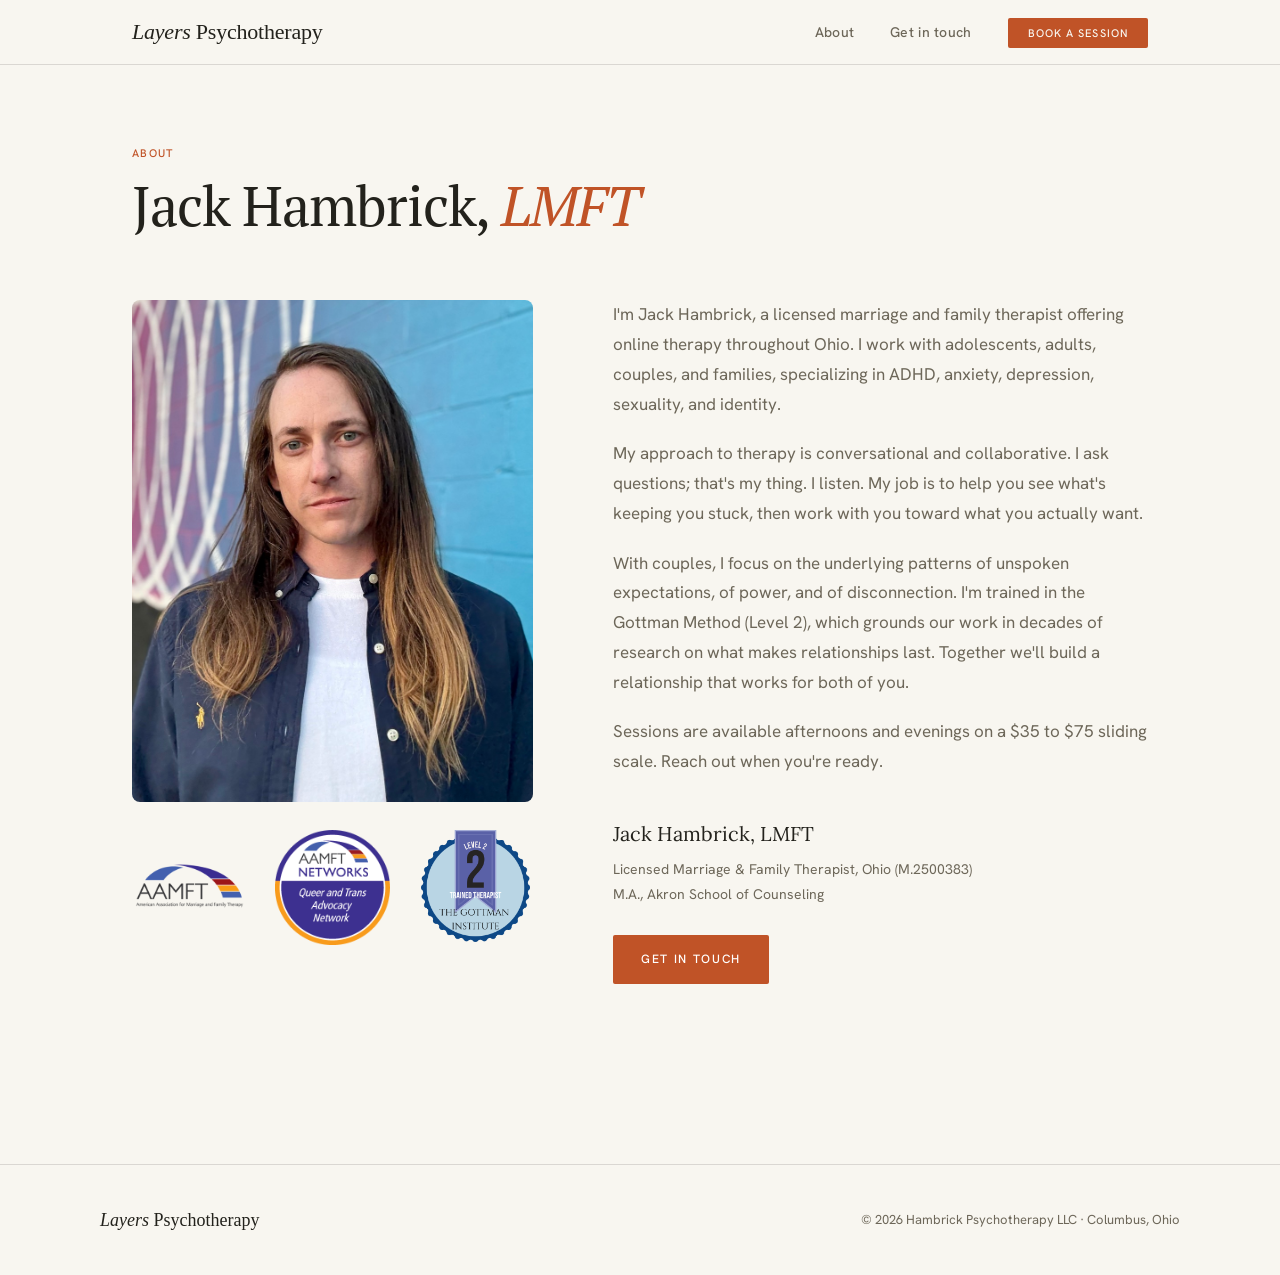
==== about.html @ e62222f1 "About: sharpen stuck sentence, badges up to 115px to balance columns Co-Authored-By: Claude Fable 5 " ====
<!DOCTYPE html>
<html lang="en">
<head>
  <meta charset="UTF-8" />
  <meta name="viewport" content="width=device-width, initial-scale=1.0" />
  <title>About · Layers Psychotherapy</title>
  <link rel="preconnect" href="https://fonts.googleapis.com" />
  <link rel="preconnect" href="https://fonts.gstatic.com" crossorigin />
  <link href="https://fonts.googleapis.com/css2?family=Fraunces:ital,opsz,wght@0,9..144,400;0,9..144,500;1,9..144,400&family=Lora:ital,wght@0,400;0,500;1,400&family=PT+Serif:ital,wght@0,400;1,400&family=Hanken+Grotesk:wght@300;400;500;600&display=swap" rel="stylesheet" />
  <link rel="stylesheet" href="shared.css?v=13" />
</head>
<body class="editorial">

<nav>
  <div class="nav-inner">
    <a href="index.html" class="nav-logo"><em>Layers</em> Psychotherapy</a>
    <ul class="nav-links">
      <li><a href="about.html" class="nav-active">About</a></li>
      <li><a href="contact.html">Get in touch</a></li>
      <li><a href="https://jack-hambrick.clientsecure.me" class="nav-cta" target="_blank" rel="noopener">Book a session</a></li>
    </ul>
  </div>
</nav>

<main class="page-main">
  <div class="page-inner">

    <div class="page-header">
      <p class="eyebrow">About</p>
      <h1 class="page-title">Jack Hambrick, <em>LMFT</em></h1>
    </div>

    <div class="about-grid">
      <div class="about-img-wrap">
        <img src="jack.jpg" alt="Jack Hambrick, Marriage and Family Therapist" class="about-photo" />
        <div class="about-badges" style="width: 100%; display: flex; justify-content: center; align-items: center; gap: 28px; margin-top: 28px;">
          <img src="badge-aamft.png" alt="American Association for Marriage and Family Therapy" style="height: 115px; width: auto;" />
          <img src="badge-qtan.png" alt="AAMFT Queer and Trans Advocacy Network" style="height: 115px; width: auto;" />
          <img src="badge-gottman-level-2.webp" alt="The Gottman Institute: Level 2 Trained Therapist" style="height: 115px; width: auto;" />
        </div>
      </div>
      <div class="about-content">
        <p class="body-lg">
          I'm Jack Hambrick, a licensed marriage and family therapist offering online therapy throughout Ohio. I work with adolescents, adults, couples, and families, specializing in ADHD, anxiety, depression, sexuality, and identity.
        </p>
        <p class="body-lg" style="margin-top: 20px;">
          My approach to therapy is conversational and collaborative. I ask questions; that's my thing. I listen. My job is to help you see what's keeping you stuck, then work with you toward what you actually want.
        </p>
        <p class="body-lg" style="margin-top: 20px;">
          With couples, I focus on the underlying patterns of unspoken expectations, of power, and of disconnection. I'm trained in the Gottman Method (Level 2), which grounds our work in decades of research on what makes relationships last. Together we'll build a relationship that works for both of you.
        </p>
        <p class="body-lg" style="margin-top: 20px;">
          Sessions are available afternoons and evenings on a $35 to $75 sliding scale. Reach out when you're ready.
        </p>
        <div class="about-signature" style="margin-top: 40px;">
          <p style="font-family: 'Lora', serif; font-size: 20px; color: var(--ink); margin-bottom: 6px;">Jack Hambrick, LMFT</p>
          <p style="font-size: 14px; color: var(--ink-soft); line-height: 1.8;">Licensed Marriage &amp; Family Therapist, Ohio (M.2500383)<br />M.A., Akron School of Counseling</p>
        </div>
        <div style="margin-top: 28px;">
          <a href="contact.html" class="btn-primary">Get in touch</a>
        </div>
      </div>
    </div>


  </div>
</main>

<footer>
  <div class="footer-inner">
    <div class="footer-logo"><em>Layers</em> Psychotherapy</div>
    <p class="footer-note">© 2026 Hambrick Psychotherapy LLC · Columbus, Ohio</p>
  </div>
</footer>

</body>
</html>
---- shared.css ----
/*
  shared.css — Layers Psychotherapy

  This file contains all the styles for the website.
  Every page (index.html, about.html, services.html, contact.html)
  links to this one file, so any style change made here applies
  to the entire site automatically.
*/

*, *::before, *::after { box-sizing: border-box; margin: 0; padding: 0; }

:root {
  --slate-900: #0d1f35;
  --slate-700: #1a3a5c;
  --slate-500: #2d5a8a;
  --slate-300: #7aafd4;
  --slate-100: #c2ddf0;
  --slate-50:  #e8f3fb;
  --blue:      #1e6bb5;
  --blue-bright: #2e8de8;
  --orange:    #e85c1a;
  --orange-light: #ff7a3d;
  --white:     #ffffff;
  --mist:      #f0f7ff;
  --sage:      #7a9b76;
  --sand:      #c9a227;

  --font-display: 'Cormorant Garamond', Georgia, serif;
  --font-body:    'Hanken Grotesk', system-ui, sans-serif;
  --max-w: 1080px;
}

html { scroll-behavior: smooth; }

body {
  font-family: var(--font-body);
  font-size: 16px;
  line-height: 1.7;
  color: var(--slate-700);
  background: linear-gradient(160deg, #e8f3fb 0%, #ffffff 40%, #fff5f0 100%);
  min-height: 100vh;
  -webkit-font-smoothing: antialiased;
}

/* ── NAV ── */
nav {
  position: fixed;
  top: 0; left: 0; right: 0;
  z-index: 100;
  background: rgba(255,255,255,0.92);
  backdrop-filter: blur(8px);
  border-bottom: 1px solid var(--slate-100);
}

.nav-inner {
  max-width: var(--max-w);
  margin: 0 auto;
  padding: 0 32px;
  height: 64px;
  display: flex;
  align-items: center;
  justify-content: space-between;
}

.nav-logo {
  font-family: var(--font-display);
  font-size: 22px;
  font-weight: 500;
  color: var(--slate-900);
  text-decoration: none;
  letter-spacing: -0.01em;
}

.nav-logo em { font-style: italic; color: var(--blue); }

.nav-links {
  display: flex;
  gap: 36px;
  list-style: none;
  align-items: center;
}

.nav-links a {
  font-size: 14px;
  font-weight: 500;
  color: var(--slate-500);
  text-decoration: none;
  letter-spacing: 0.02em;
  transition: color 0.2s;
}

.nav-links a:hover,
.nav-links a.nav-active { color: var(--slate-900); }

.nav-cta {
  background: var(--orange) !important;
  color: var(--white) !important;
  padding: 8px 20px;
  border-radius: 100px;
  font-size: 13px !important;
  transition: background 0.2s !important;
}

.nav-cta:hover { background: var(--orange-light) !important; }
.nav-cta-active { background: var(--orange-light) !important; }

/* ── BUTTONS ── */
.btn-primary {
  display: inline-block;
  background: var(--orange);
  color: var(--white);
  font-family: var(--font-body);
  font-size: 14px;
  font-weight: 500;
  padding: 14px 28px;
  border-radius: 100px;
  text-decoration: none;
  transition: background 0.2s, transform 0.15s;
}

.btn-primary:hover { background: var(--orange-light); transform: translateY(-1px); }

.btn-secondary {
  display: inline-block;
  color: var(--slate-900);
  background: var(--white);
  font-family: var(--font-body);
  font-size: 14px;
  font-weight: 500;
  padding: 14px 28px;
  border-radius: 100px;
  border: 1px solid rgba(13,31,53,0.12);
  box-shadow: 0 2px 12px rgba(13,31,53,0.12);
  text-decoration: none;
  transition: box-shadow 0.2s, transform 0.15s;
}

.btn-secondary:hover { box-shadow: 0 4px 18px rgba(13,31,53,0.2); transform: translateY(-1px); }

.btn-group { display: flex; gap: 12px; flex-wrap: wrap; }

/* ── HERO ── */
.hero {
  padding-top: 64px;
  min-height: 100vh;
  display: flex;
  align-items: center;
  background-color: #2c5cb8;
  background-image: url('sky.jpg');
  background-size: 130% auto;
  background-position: left 30%;
  background-repeat: no-repeat;
  position: relative;
  overflow: hidden;
}

/* Soft scrim so white text stays readable where clouds rise behind it */
.hero::before {
  content: '';
  position: absolute;
  inset: 0;
  background: linear-gradient(105deg, rgba(16,40,100,0.5) 0%, rgba(16,40,100,0.22) 42%, rgba(16,40,100,0) 68%);
  pointer-events: none;
}

.hero-inner { position: relative; z-index: 1; }


.hero-inner {
  max-width: var(--max-w);
  margin: 0 auto;
  padding: 96px 32px;
  display: grid;
  grid-template-columns: 1fr 1fr;
  gap: 80px;
  align-items: center;
}

.hero-headline {
  font-family: var(--font-display);
  font-size: clamp(42px, 5vw, 64px);
  font-weight: 500;
  line-height: 1.1;
  color: var(--white);
  letter-spacing: -0.02em;
  margin-bottom: 16px;
  text-shadow: 0 1px 24px rgba(13,31,53,0.25);
}

.hero-headline em { font-style: italic; color: var(--orange-light); }

.hero-byline {
  font-family: var(--font-display);
  font-size: 22px;
  font-style: italic;
  color: rgba(255,255,255,0.85);
  margin-bottom: 20px;
  text-shadow: 0 1px 16px rgba(13,31,53,0.3);
}

.hero-byline strong {
  font-style: normal;
  font-weight: 600;
  color: var(--white);
}

.hero-byline-role {
  display: block;
  font-family: var(--font-body);
  font-style: normal;
  font-size: 13px;
  font-weight: 500;
  letter-spacing: 0.08em;
  text-transform: uppercase;
  color: rgba(255,255,255,0.75);
  margin-top: 6px;
}

.hero-body {
  font-size: 17px;
  color: rgba(255,255,255,0.88);
  line-height: 1.75;
  margin-bottom: 40px;
  max-width: 460px;
  text-shadow: 0 1px 12px rgba(13,31,53,0.3);
}

.hero-body strong {
  font-weight: 600;
  color: var(--white);
}

.hero-eyebrow {
  font-size: 11px;
  font-weight: 500;
  letter-spacing: 0.12em;
  text-transform: uppercase;
  color: rgba(255,255,255,0.8);
  margin-bottom: 20px;
}

.hero-chips {
  display: flex;
  flex-direction: column;
  gap: 18px;
}

.hero-chips-label {
  font-size: 11px;
  font-weight: 500;
  letter-spacing: 0.12em;
  text-transform: uppercase;
  color: rgba(255,255,255,0.85);
  text-shadow: 0 1px 10px rgba(13,31,53,0.35);
  margin-bottom: 2px;
}

.chip {
  display: flex;
  align-items: flex-start;
  gap: 14px;
  background: rgba(255,255,255,0.62);
  backdrop-filter: blur(16px) saturate(0.9);
  -webkit-backdrop-filter: blur(16px) saturate(0.9);
  border: 1px solid rgba(255,255,255,0.7);
  border-radius: 18px;
  padding: 16px 22px;
  box-shadow: 0 8px 28px rgba(20,40,80,0.12);
}

.chip:nth-of-type(1) { margin-right: 48px; }
.chip:nth-of-type(2) { margin-left: 40px; }
.chip:nth-of-type(3) { margin-right: 16px; margin-left: 8px; }
.chip:nth-of-type(4) { margin-left: 56px; margin-right: 12px; }

@media (prefers-reduced-motion: no-preference) {
  @keyframes chip-float {
    0%, 100% { transform: translateY(0); }
    50%      { transform: translateY(-7px); }
  }
  .chip { animation: chip-float 7s ease-in-out infinite; }
  .chip:nth-of-type(2) { animation-duration: 8.5s; animation-delay: -2.5s; }
  .chip:nth-of-type(3) { animation-duration: 6.5s; animation-delay: -4s; }
  .chip:nth-of-type(4) { animation-duration: 9s;   animation-delay: -1.5s; }
}

.dot {
  width: 8px;
  height: 8px;
  border-radius: 50%;
  margin-top: 7px;
  flex-shrink: 0;
}

.dot.blue { background: var(--blue); }
.dot.sage { background: var(--sage); }
.dot.sand { background: var(--sand); }

.chip-text { font-size: 15px; font-weight: 500; color: var(--slate-900); }
.chip-sub  { font-size: 13px; color: var(--slate-700); margin-top: 2px; }

/* ── PAGE LAYOUT ── */
.page-main {
  padding-top: 64px;
}

.page-inner {
  max-width: var(--max-w);
  margin: 0 auto;
  padding: 80px 32px 100px;
}

.page-header {
  margin-bottom: 64px;
  max-width: 640px;
}

.eyebrow {
  font-size: 11px;
  font-weight: 500;
  letter-spacing: 0.12em;
  text-transform: uppercase;
  color: var(--blue);
  margin-bottom: 12px;
}

.page-title {
  font-family: var(--font-display);
  font-size: clamp(36px, 5vw, 56px);
  font-weight: 500;
  color: var(--slate-900);
  line-height: 1.1;
  letter-spacing: -0.02em;
  margin-bottom: 16px;
}

.page-title em { font-style: italic; color: var(--blue); }

.page-subtitle {
  font-size: 17px;
  color: var(--slate-500);
  line-height: 1.75;
  max-width: 520px;
}

.section-title {
  font-family: var(--font-display);
  font-size: clamp(28px, 3vw, 40px);
  font-weight: 500;
  color: var(--slate-900);
  line-height: 1.15;
  letter-spacing: -0.015em;
  margin-bottom: 40px;
}

.body-lg {
  font-size: 17px;
  color: var(--slate-500);
  line-height: 1.75;
}

.body-lg a { color: var(--blue); text-decoration: none; }
.body-lg a:hover { text-decoration: underline; }

/* ── ABOUT ── */
.about-grid {
  display: grid;
  grid-template-columns: 1fr 1.4fr;
  gap: 80px;
  align-items: start;
  margin-bottom: 80px;
}

.about-img-wrap { position: relative; }

.about-photo {
  display: block;
  width: 100%;
  aspect-ratio: 4/5;
  object-fit: cover;
  object-position: center 22%;
  border-radius: 8px;
}

.about-img-placeholder {
  width: 100%;
  aspect-ratio: 4/5;
  background: linear-gradient(145deg, var(--slate-100) 0%, #c8d6e0 100%);
  border-radius: 8px;
  display: flex;
  align-items: center;
  justify-content: center;
  color: var(--slate-300);
  font-size: 14px;
  letter-spacing: 0.05em;
}

.about-img-accent {
  position: absolute;
  bottom: -20px;
  right: -20px;
  width: 120px;
  height: 120px;
  background: var(--mist);
  border-radius: 8px;
  border: 1px solid var(--slate-100);
  display: flex;
  flex-direction: column;
  align-items: center;
  justify-content: center;
  text-align: center;
  padding: 16px;
}

.about-img-accent-num {
  font-family: var(--font-display);
  font-size: 28px;
  font-weight: 500;
  color: var(--slate-900);
  line-height: 1;
}

.about-img-accent-label {
  font-size: 11px;
  font-weight: 500;
  color: var(--slate-300);
  letter-spacing: 0.05em;
  margin-top: 6px;
}

.pull-quote {
  font-family: var(--font-display);
  font-size: 22px;
  font-style: italic;
  color: var(--slate-500);
  border-left: 2px solid var(--blue);
  padding-left: 20px;
  margin: 28px 0;
  line-height: 1.5;
}

.credential-list {
  list-style: none;
  margin-top: 28px;
  display: flex;
  flex-direction: column;
  gap: 12px;
}

.credential-list li {
  display: flex;
  align-items: center;
  gap: 12px;
  font-size: 15px;
  color: var(--slate-500);
}

.credential-list li::before {
  content: '';
  width: 20px;
  height: 1px;
  background: var(--blue);
  flex-shrink: 0;
}

.about-approach {
  border-top: 1px solid var(--slate-100);
  padding-top: 64px;
}

/* ── APPROACH ── */
.approach-grid {
  display: grid;
  grid-template-columns: repeat(3, 1fr);
  gap: 40px;
}

.approach-num {
  font-family: var(--font-display);
  font-size: 48px;
  font-weight: 400;
  color: var(--blue);
  opacity: 0.4;
  line-height: 1;
  margin-bottom: 12px;
}

.approach-rule {
  width: 32px;
  height: 2px;
  background: var(--blue);
  opacity: 0.5;
  margin-bottom: 16px;
}

.approach-item-title {
  font-family: var(--font-display);
  font-size: 22px;
  font-weight: 500;
  color: var(--slate-900);
  margin-bottom: 8px;
}

.approach-item-body {
  font-size: 15px;
  color: var(--slate-500);
  line-height: 1.7;
}

/* ── SERVICES ── */
.services-grid {
  display: grid;
  grid-template-columns: repeat(3, 1fr);
  gap: 24px;
  margin-bottom: 48px;
}

.service-card {
  background: var(--mist);
  border-radius: 8px;
  padding: 36px 32px;
  border: 1px solid var(--slate-100);
  transition: box-shadow 0.2s, transform 0.2s;
}

.service-card:hover {
  box-shadow: 0 8px 32px rgba(44,66,87,0.1);
  transform: translateY(-2px);
}

.service-icon {
  width: 40px;
  height: 40px;
  border-radius: 6px;
  background: var(--white);
  display: flex;
  align-items: center;
  justify-content: center;
  margin-bottom: 20px;
}

.service-icon svg {
  width: 20px;
  height: 20px;
  stroke: var(--blue);
}

.service-title {
  font-family: var(--font-display);
  font-size: 24px;
  font-weight: 500;
  color: var(--slate-900);
  margin-bottom: 12px;
  letter-spacing: -0.01em;
}

.service-body {
  font-size: 15px;
  color: var(--slate-500);
  line-height: 1.7;
}

.service-tag-list {
  display: flex;
  flex-wrap: wrap;
  gap: 6px;
  margin-top: 20px;
}

.tag {
  font-size: 11px;
  font-weight: 500;
  letter-spacing: 0.06em;
  color: var(--blue);
  background: rgba(91,126,156,0.1);
  padding: 4px 10px;
  border-radius: 100px;
}

.services-footer {
  border-top: 1px solid var(--slate-100);
  padding-top: 40px;
}

/* ── HOW WE WORK (on services page) ── */
.how-we-work {
  background: var(--slate-900);
  border-radius: 12px;
  padding: 60px;
  margin: 60px 0;
}

.how-we-work .section-title { color: var(--white); margin-bottom: 8px; }
.how-we-work .body-lg       { color: var(--slate-300); margin-bottom: 40px; }
.how-we-work .approach-num  { color: var(--blue); opacity: 0.5; }
.how-we-work .approach-item-title { color: var(--white); }
.how-we-work .approach-item-body  { color: var(--slate-300); }

/* ── CONTACT ── */
.contact-grid {
  display: grid;
  grid-template-columns: 1fr 1.5fr;
  gap: 80px;
  align-items: start;
}

.contact-details {
  display: flex;
  flex-direction: column;
  gap: 28px;
}

.contact-label {
  font-size: 11px;
  font-weight: 500;
  letter-spacing: 0.1em;
  text-transform: uppercase;
  color: var(--slate-300);
  margin-bottom: 4px;
}

.contact-value {
  font-size: 16px;
  color: var(--slate-700);
}

.contact-value a { color: var(--blue); text-decoration: none; }
.contact-value a:hover { text-decoration: underline; }

form { display: flex; flex-direction: column; gap: 20px; }

.form-row {
  display: grid;
  grid-template-columns: 1fr 1fr;
  gap: 16px;
}

.form-group { display: flex; flex-direction: column; gap: 6px; }

label {
  font-size: 13px;
  font-weight: 500;
  color: var(--slate-700);
}

input, textarea, select {
  font-family: var(--font-body);
  font-size: 15px;
  color: var(--slate-900);
  background: var(--mist);
  border: 1px solid var(--slate-100);
  border-radius: 4px;
  padding: 12px 14px;
  outline: none;
  transition: border-color 0.2s;
}

input:focus, textarea:focus, select:focus {
  border-color: var(--blue);
  background: var(--white);
}

input::placeholder, textarea::placeholder { color: var(--slate-300); }
textarea { resize: vertical; min-height: 120px; }

.form-note {
  font-size: 12px;
  color: var(--slate-300);
  line-height: 1.5;
}

.btn-submit {
  align-self: flex-start;
  background: var(--slate-900);
  color: var(--white);
  font-family: var(--font-body);
  font-size: 14px;
  font-weight: 500;
  padding: 14px 28px;
  border-radius: 100px;
  border: none;
  cursor: pointer;
  transition: background 0.2s, transform 0.15s;
}

.btn-submit:hover { background: var(--slate-700); transform: translateY(-1px); }

/* ── FOOTER ── */
footer {
  background: var(--mist);
  border-top: 1px solid var(--slate-100);
  padding: 40px 32px;
}

.footer-inner {
  max-width: var(--max-w);
  margin: 0 auto;
  display: flex;
  align-items: center;
  justify-content: space-between;
  flex-wrap: wrap;
  gap: 16px;
}

.footer-logo {
  font-family: var(--font-display);
  font-size: 18px;
  font-weight: 500;
  color: var(--slate-700);
}

.footer-logo em { font-style: italic; color: var(--blue); }

.footer-note { font-size: 13px; color: var(--slate-300); }

/* ══ EDITORIAL HOMEPAGE ══
   Warm, editorial split-screen look (2026-07-20).
   Everything here is scoped to body.editorial, so only pages that
   opt in (currently index.html) pick it up — the rest of the site
   keeps the original blue/orange styling until we roll this out. */

.editorial {
  --paper:      #f8f6f0;
  --paper-deep: #efece3;
  --sage-wash:  #ecefe1;
  --ink:        #23221c;
  --ink-soft:   #6d6759;
  --terracotta:       #c05327;
  --terracotta-deep:  #a84618;
  --hairline:   rgba(35,34,28,0.14);
  --font-editorial: 'Fraunces', Georgia, serif;
  background: var(--paper);
  color: var(--ink);
}

.editorial nav {
  background: rgba(248,246,240,0.92);
  border-bottom: 1px solid var(--hairline);
}

.editorial .nav-logo,
.editorial .nav-logo em { color: var(--ink); }
.editorial .nav-links a { color: var(--ink-soft); }
.editorial .nav-links a:hover { color: var(--ink); }

.editorial .nav-cta {
  background: var(--terracotta) !important;
  color: var(--paper) !important;
  border-radius: 2px;
  letter-spacing: 0.1em;
  text-transform: uppercase;
  font-size: 11px !important;
}

.editorial .nav-cta:hover { background: var(--terracotta-deep) !important; }

/* ── Split hero ── */
.ehero {
  display: grid;
  grid-template-columns: 1.05fr 1fr;
  align-items: center;
  min-height: 100vh;
  padding-top: 64px;
  position: relative;
  /* Misty mountain lake at dawn (Unsplash photo 1759304863516, Unsplash
     License, free commercial use), saved locally as hero-lake.jpg. The cream
     veil up top keeps the ink type readable; the bottom gradient is the
     fallback while loading. */
  background:
    linear-gradient(180deg,
      rgba(248,246,240,0.55) 0%,
      rgba(248,246,240,0.12) 45%,
      rgba(248,246,240,0) 100%),
    url('hero-lake.jpg'),
    linear-gradient(180deg, #dde6ec 0%, #e8e3d6 48%, #f0d8b6 78%, #ecc49c 100%);
  background-size: cover;
  background-position: center;
}

.ehero-photo {
  position: relative;
}

.ehero-content {
  position: relative;
  z-index: 3;
  padding: clamp(56px, 8vh, 110px) clamp(32px, 5vw, 72px);
  max-width: 620px;
}

.ehero-h1 {
  font-family: var(--font-editorial);
  font-size: clamp(46px, 5.2vw, 74px);
  font-weight: 400;
  line-height: 1.06;
  letter-spacing: -0.015em;
  color: var(--ink);
  margin-bottom: 40px;
}

.ehero-h1 em {
  font-style: italic;
  font-weight: 400;
  color: var(--terracotta);
}

.ehero-name {
  font-size: 14px;
  font-weight: 600;
  letter-spacing: 0.22em;
  text-transform: uppercase;
  color: var(--ink);
  margin-bottom: 6px;
}

.ehero-role {
  font-size: 14px;
  color: var(--ink-soft);
  margin-bottom: 22px;
}

.ehero-body {
  font-size: 16px;
  line-height: 1.7;
  color: var(--ink-soft);
  max-width: 430px;
  margin-bottom: 36px;
}

.ehero-body strong {
  font-weight: 600;
  color: var(--ink);
}

.ehero-actions {
  display: flex;
  align-items: center;
  gap: 20px;
  flex-wrap: wrap;
}

.ehero-cta {
  display: inline-flex;
  align-items: center;
  gap: 14px;
  background: var(--terracotta);
  color: var(--paper);
  font-size: 12px;
  font-weight: 500;
  letter-spacing: 0.16em;
  text-transform: uppercase;
  padding: 16px 26px;
  border-radius: 2px;
  text-decoration: none;
  transition: background 0.2s;
}

.ehero-cta:hover { background: var(--terracotta-deep); }

.ehero-cta-arrow {
  display: inline-block;
  transition: transform 0.2s;
}

.ehero-cta:hover .ehero-cta-arrow { transform: translateX(4px); }

.ehero-quiet-link {
  font-size: 15px;
  font-weight: 600;
  color: var(--ink);
  text-decoration: underline;
  text-underline-offset: 4px;
  text-decoration-color: var(--terracotta);
  text-decoration-thickness: 1.5px;
}

.ehero-quiet-link:hover { color: var(--terracotta); }

.ehero-note {
  font-size: 12px;
  letter-spacing: 0.04em;
  color: #ffffff;
  text-shadow: 0 1px 8px rgba(35,34,28,0.35);
  margin-top: 18px;
}

/* ── Principles panel ── */
.ehero-principles {
  background: var(--paper);
  margin: 28px 28px 28px 0;
  border-radius: 8px;
  box-shadow: 0 12px 44px rgba(35,34,28,0.08);
  padding: clamp(44px, 6vh, 72px) clamp(36px, 5.5vw, 96px);
  display: flex;
  flex-direction: column;
  justify-content: center;
  gap: clamp(32px, 4.5vh, 44px);
}

.principle {
  display: grid;
  grid-template-columns: 46px 1fr;
  gap: 20px;
  align-items: start;
}

.principle svg {
  width: 30px;
  height: 30px;
  fill: none;
  stroke: var(--terracotta);
  stroke-width: 1.3;
  stroke-linecap: round;
  stroke-linejoin: round;
  margin-top: 5px;
}

.principle-title {
  font-family: var(--font-editorial);
  font-size: 24px;
  font-weight: 400;
  color: var(--ink);
  line-height: 1.2;
}

.principle-body {
  font-size: 14px;
  color: var(--ink-soft);
  line-height: 1.6;
  margin-top: 6px;
  max-width: 320px;
}

/* ── Editorial interior pages (About, Contact) ── */
.editorial .page-title,
.editorial .section-title,
.editorial .approach-item-title,
.editorial .service-title {
  font-family: var(--font-editorial);
  color: var(--ink);
  font-weight: 400;
}

/* PT Serif for interior page titles. Third font for this rule: Fraunces and
   Lora both drop the capital J below the baseline (vetoed twice on the About
   title), and the Hanken Grotesk sans was vetoed too. PT Serif's J sits on
   the line. */
.editorial .page-title { font-family: 'PT Serif', serif; }

.editorial .page-title em { color: var(--terracotta); }

.editorial .eyebrow { color: var(--terracotta); }

.editorial .page-subtitle,
.editorial .body-lg,
.editorial .approach-item-body,
.editorial .service-body { color: var(--ink-soft); }

.editorial .body-lg a,
.editorial .page-subtitle a { color: var(--terracotta); }

.editorial .pull-quote {
  font-family: var(--font-editorial);
  color: var(--ink-soft);
  border-left-color: var(--terracotta);
}

.editorial .approach-num {
  font-family: var(--font-editorial);
  color: var(--terracotta);
  opacity: 0.55;
}

.editorial .credential-list li { color: var(--ink-soft); }
.editorial .credential-list li::before { background: var(--terracotta); }

.editorial .about-img-placeholder {
  background: linear-gradient(145deg, var(--paper-deep) 0%, #ded8c6 100%);
  color: var(--ink-soft);
}

.editorial .about-img-accent {
  background: var(--paper);
  border-color: var(--hairline);
}

.editorial .about-img-accent-num {
  font-family: var(--font-editorial);
  color: var(--ink);
}

.editorial .about-img-accent-label { color: var(--ink-soft); }

.editorial .about-approach { border-top-color: var(--hairline); }

.editorial .btn-primary {
  background: var(--terracotta);
  border-radius: 2px;
  font-size: 12px;
  font-weight: 500;
  letter-spacing: 0.14em;
  text-transform: uppercase;
}

.editorial .btn-primary:hover { background: var(--terracotta-deep); }

.editorial .contact-label { color: var(--ink-soft); }
.editorial .contact-value { color: var(--ink); }
.editorial .contact-value a { color: var(--terracotta); }

.editorial label { color: var(--ink); }

.editorial input,
.editorial textarea,
.editorial select {
  background: #ffffff;
  border-color: var(--hairline);
  color: var(--ink);
  border-radius: 2px;
}

.editorial input:focus,
.editorial textarea:focus,
.editorial select:focus { border-color: var(--terracotta); }

.editorial input::placeholder,
.editorial textarea::placeholder { color: #a8a294; }

.editorial .form-note { color: var(--ink-soft); }

.editorial .btn-submit {
  background: var(--ink);
  border-radius: 2px;
  font-size: 12px;
  letter-spacing: 0.14em;
  text-transform: uppercase;
}

.editorial .btn-submit:hover { background: #3d3b32; }

/* ── Editorial footer ── */
.editorial footer {
  background: var(--paper);
  border-top: 1px solid var(--hairline);
}

.editorial .footer-logo,
.editorial .footer-logo em { color: var(--ink); }
.editorial .footer-note { color: var(--ink-soft); }

@media (max-width: 900px) {
  .ehero { grid-template-columns: 1fr; }
  .ehero-photo { min-height: 62vh; }
  .ehero-content { padding: 56px 24px; }
  .ehero-principles { margin: 0 16px 24px; padding: 48px 28px 56px; }
}

/* ── RESPONSIVE ── */
@media (max-width: 820px) {
  .hero-inner, .about-grid, .contact-grid {
    grid-template-columns: 1fr;
    gap: 48px;
  }

  .hero { min-height: auto; background-size: cover; background-position: center bottom; }
  .hero-inner { padding: 72px 24px 64px; }
  .services-grid, .approach-grid { grid-template-columns: 1fr; }
  .form-row { grid-template-columns: 1fr; }
  .nav-links li:not(:last-child) { display: none; }
  .nav-inner { padding: 0 20px; }
  .nav-logo { font-size: 18px; }
  .nav-cta { padding: 7px 16px; font-size: 12px !important; }
  .page-inner { padding: 60px 24px 80px; }
  .how-we-work { padding: 40px 28px; }
}
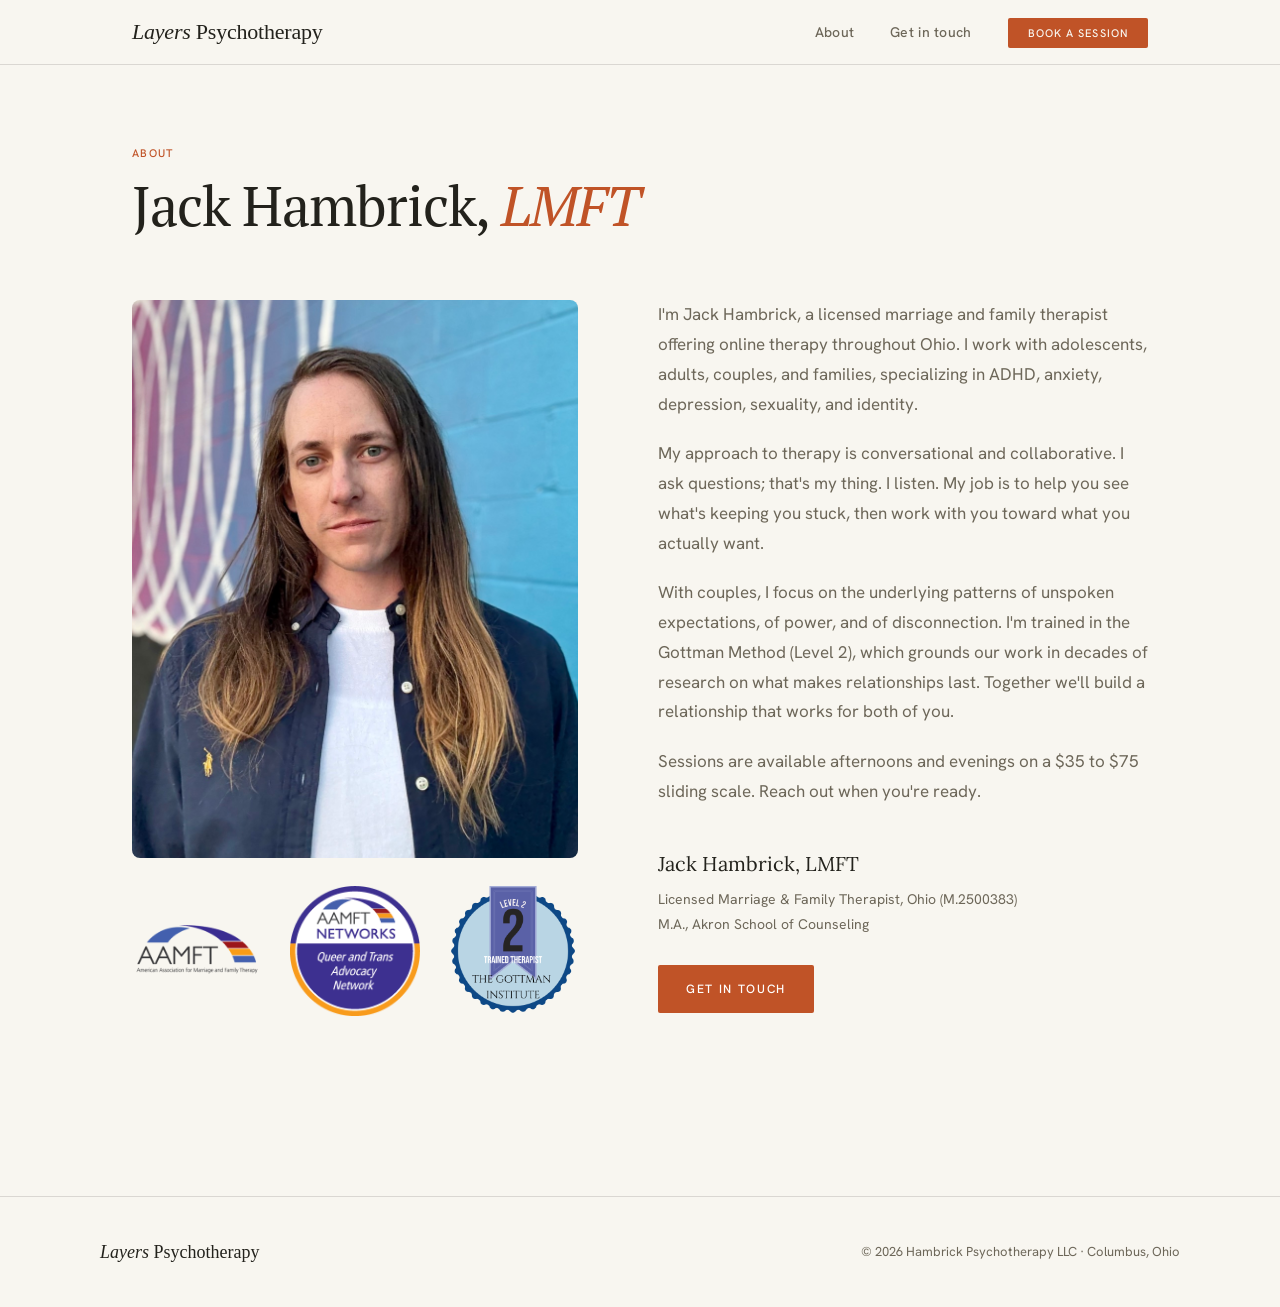
==== commit bc78f9f7: "About: badges to 130px Co-Authored-By: Claude Fable 5 <noreply@anthropic.com>" ====
--- a/about.html
+++ b/about.html
@@ -34,9 +34,9 @@
       <div class="about-img-wrap">
         <img src="jack.jpg" alt="Jack Hambrick, Marriage and Family Therapist" class="about-photo" />
         <div class="about-badges" style="width: 100%; display: flex; justify-content: center; align-items: center; gap: 28px; margin-top: 28px;">
-          <img src="badge-aamft.png" alt="American Association for Marriage and Family Therapy" style="height: 115px; width: auto;" />
-          <img src="badge-qtan.png" alt="AAMFT Queer and Trans Advocacy Network" style="height: 115px; width: auto;" />
-          <img src="badge-gottman-level-2.webp" alt="The Gottman Institute: Level 2 Trained Therapist" style="height: 115px; width: auto;" />
+          <img src="badge-aamft.png" alt="American Association for Marriage and Family Therapy" style="height: 130px; width: auto;" />
+          <img src="badge-qtan.png" alt="AAMFT Queer and Trans Advocacy Network" style="height: 130px; width: auto;" />
+          <img src="badge-gottman-level-2.webp" alt="The Gottman Institute: Level 2 Trained Therapist" style="height: 130px; width: auto;" />
         </div>
       </div>
       <div class="about-content">
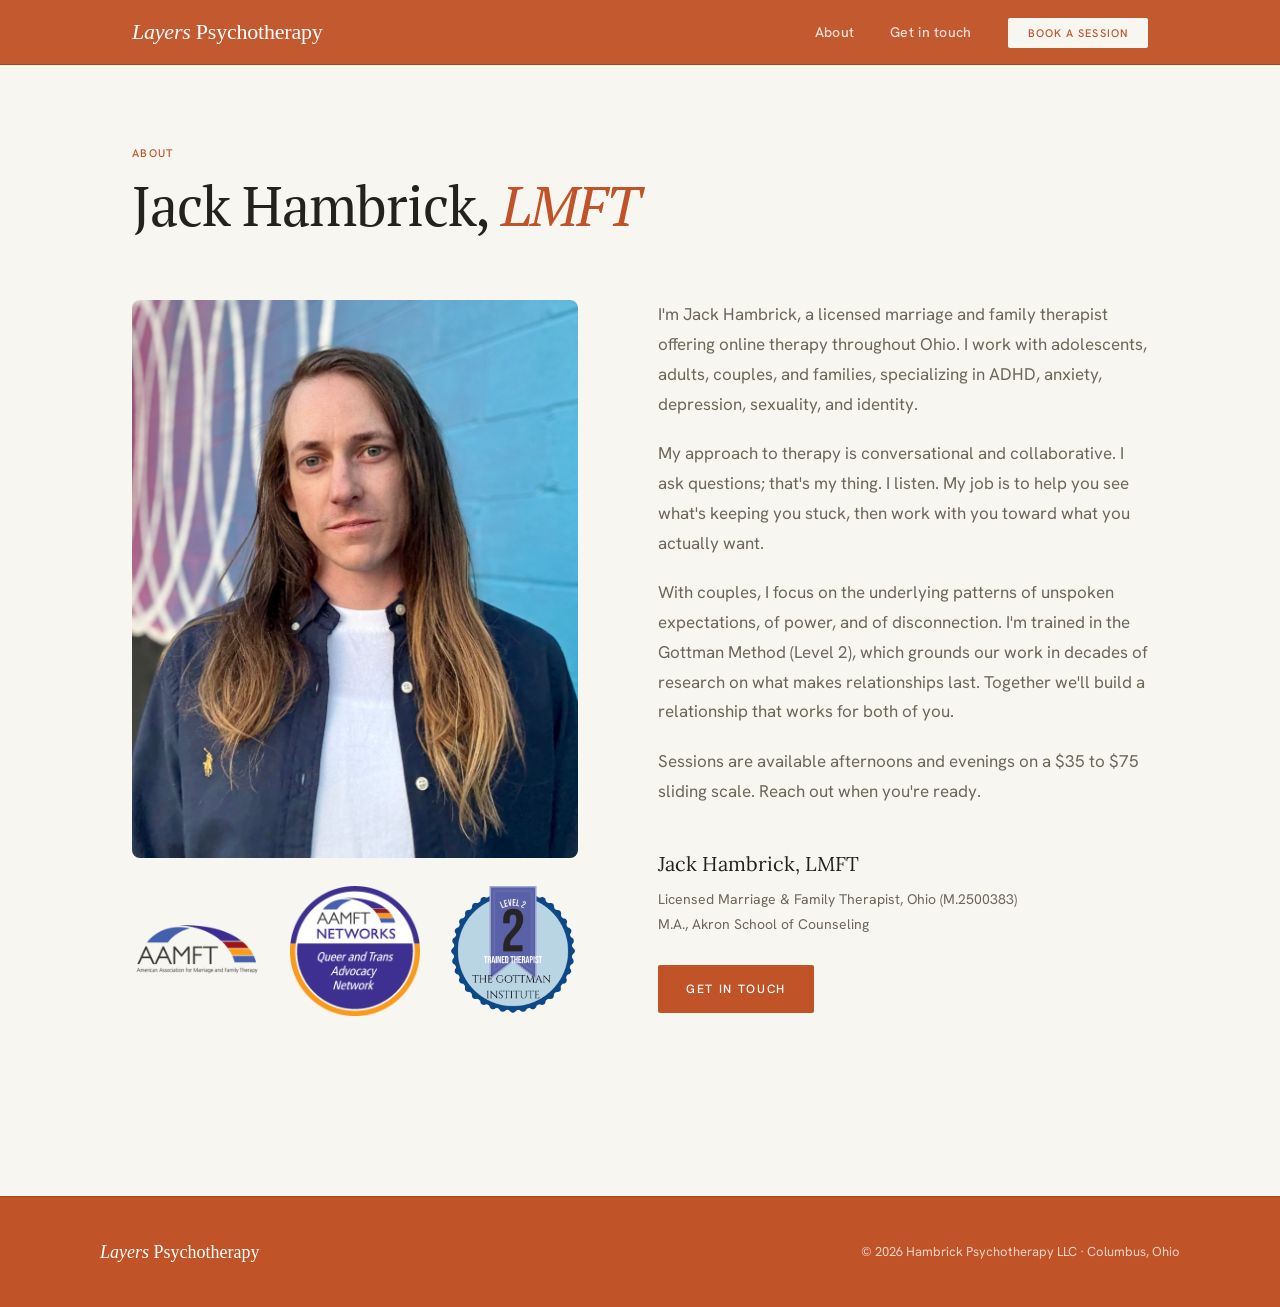
==== commit b18d5e56: "Site-wide: terracotta orange header and footer, white text, CSS to v15 Co-Authored-By: Claude Fable " ====
--- a/about.html
+++ b/about.html
@@ -7,7 +7,7 @@
   <link rel="preconnect" href="https://fonts.googleapis.com" />
   <link rel="preconnect" href="https://fonts.gstatic.com" crossorigin />
   <link href="https://fonts.googleapis.com/css2?family=Fraunces:ital,opsz,wght@0,9..144,400;0,9..144,500;1,9..144,400&family=Lora:ital,wght@0,400;0,500;1,400&family=PT+Serif:ital,wght@0,400;1,400&family=Hanken+Grotesk:wght@300;400;500;600&display=swap" rel="stylesheet" />
-  <link rel="stylesheet" href="shared.css?v=13" />
+  <link rel="stylesheet" href="shared.css?v=15" />
 </head>
 <body class="editorial">
 
--- a/shared.css
+++ b/shared.css
@@ -20,6 +20,10 @@
   --blue-bright: #2e8de8;
   --orange:    #e85c1a;
   --orange-light: #ff7a3d;
+  --paper:      #f8f6f0;
+  --paper-deep: #efece3;
+  --terracotta:       #c05327;
+  --terracotta-deep:  #a84618;
   --white:     #ffffff;
   --mist:      #f0f7ff;
   --sage:      #7a9b76;
@@ -47,9 +51,9 @@
   position: fixed;
   top: 0; left: 0; right: 0;
   z-index: 100;
-  background: rgba(255,255,255,0.92);
+  background: rgba(192,83,39,0.96);
   backdrop-filter: blur(8px);
-  border-bottom: 1px solid var(--slate-100);
+  border-bottom: 1px solid var(--terracotta-deep);
 }
 
 .nav-inner {
@@ -66,12 +70,12 @@
   font-family: var(--font-display);
   font-size: 22px;
   font-weight: 500;
-  color: var(--slate-900);
+  color: var(--white);
   text-decoration: none;
   letter-spacing: -0.01em;
 }
 
-.nav-logo em { font-style: italic; color: var(--blue); }
+.nav-logo em { font-style: italic; color: rgba(255,255,255,0.85); }
 
 .nav-links {
   display: flex;
@@ -83,26 +87,27 @@
 .nav-links a {
   font-size: 14px;
   font-weight: 500;
-  color: var(--slate-500);
+  color: rgba(255,255,255,0.82);
   text-decoration: none;
   letter-spacing: 0.02em;
   transition: color 0.2s;
 }
 
 .nav-links a:hover,
-.nav-links a.nav-active { color: var(--slate-900); }
+.nav-links a.nav-active { color: var(--white); }
 
 .nav-cta {
-  background: var(--orange) !important;
-  color: var(--white) !important;
+  background: var(--white) !important;
+  color: var(--terracotta) !important;
   padding: 8px 20px;
   border-radius: 100px;
   font-size: 13px !important;
+  white-space: nowrap;
   transition: background 0.2s !important;
 }
 
-.nav-cta:hover { background: var(--orange-light) !important; }
-.nav-cta-active { background: var(--orange-light) !important; }
+.nav-cta:hover { background: var(--paper) !important; }
+.nav-cta-active { background: var(--paper) !important; }
 
 /* ── BUTTONS ── */
 .btn-primary {
@@ -687,8 +692,8 @@
 
 /* ── FOOTER ── */
 footer {
-  background: var(--mist);
-  border-top: 1px solid var(--slate-100);
+  background: var(--terracotta);
+  border-top: 1px solid var(--terracotta-deep);
   padding: 40px 32px;
 }
 
@@ -706,12 +711,12 @@
   font-family: var(--font-display);
   font-size: 18px;
   font-weight: 500;
-  color: var(--slate-700);
-}
-
-.footer-logo em { font-style: italic; color: var(--blue); }
-
-.footer-note { font-size: 13px; color: var(--slate-300); }
+  color: var(--white);
+}
+
+.footer-logo em { font-style: italic; color: rgba(255,255,255,0.85); }
+
+.footer-note { font-size: 13px; color: rgba(255,255,255,0.75); }
 
 /* ══ EDITORIAL HOMEPAGE ══
    Warm, editorial split-screen look (2026-07-20).
@@ -734,25 +739,25 @@
 }
 
 .editorial nav {
-  background: rgba(248,246,240,0.92);
-  border-bottom: 1px solid var(--hairline);
+  background: rgba(192,83,39,0.96);
+  border-bottom: 1px solid var(--terracotta-deep);
 }
 
 .editorial .nav-logo,
-.editorial .nav-logo em { color: var(--ink); }
-.editorial .nav-links a { color: var(--ink-soft); }
-.editorial .nav-links a:hover { color: var(--ink); }
+.editorial .nav-logo em { color: var(--white); }
+.editorial .nav-links a { color: rgba(255,255,255,0.82); }
+.editorial .nav-links a:hover { color: var(--white); }
 
 .editorial .nav-cta {
-  background: var(--terracotta) !important;
-  color: var(--paper) !important;
+  background: var(--paper) !important;
+  color: var(--terracotta) !important;
   border-radius: 2px;
   letter-spacing: 0.1em;
   text-transform: uppercase;
   font-size: 11px !important;
 }
 
-.editorial .nav-cta:hover { background: var(--terracotta-deep) !important; }
+.editorial .nav-cta:hover { background: var(--paper-deep) !important; }
 
 /* ── Split hero ── */
 .ehero {
@@ -1040,13 +1045,13 @@
 
 /* ── Editorial footer ── */
 .editorial footer {
-  background: var(--paper);
-  border-top: 1px solid var(--hairline);
+  background: var(--terracotta);
+  border-top: 1px solid var(--terracotta-deep);
 }
 
 .editorial .footer-logo,
-.editorial .footer-logo em { color: var(--ink); }
-.editorial .footer-note { color: var(--ink-soft); }
+.editorial .footer-logo em { color: var(--white); }
+.editorial .footer-note { color: rgba(255,255,255,0.75); }
 
 @media (max-width: 900px) {
   .ehero { grid-template-columns: 1fr; }
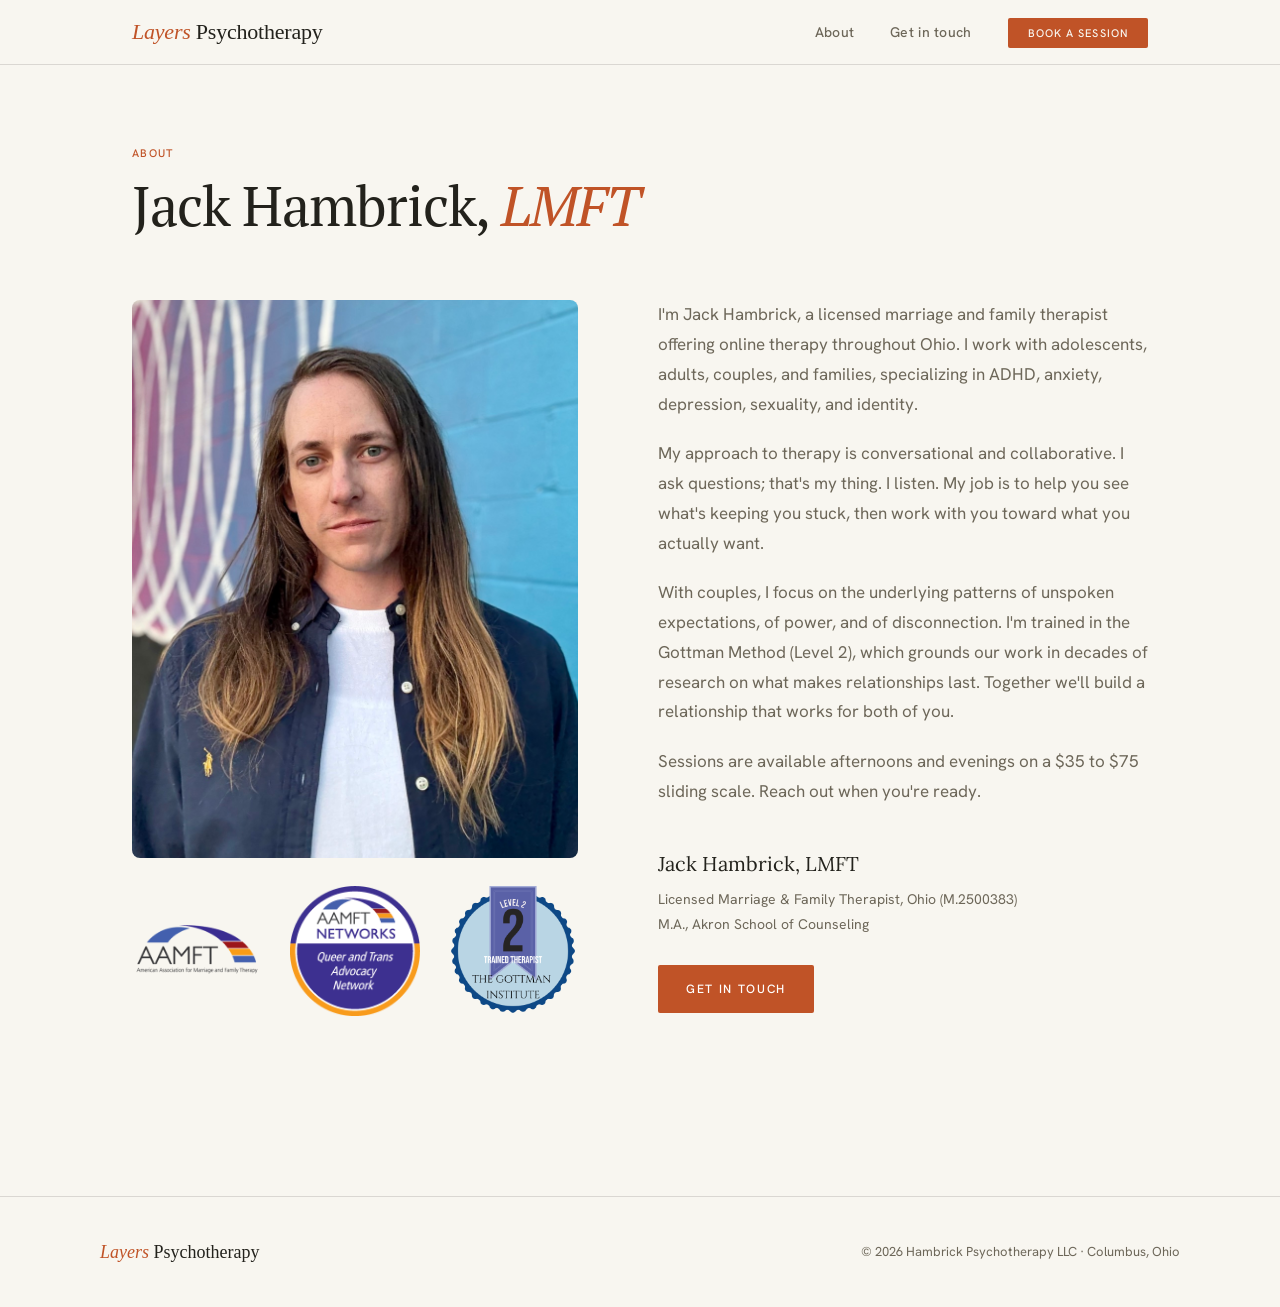
==== commit 8d9ccf59: "Revert orange header/footer bars; color only the word Layers orange in logo, CSS to v16 Co-Authored-" ====
--- a/about.html
+++ b/about.html
@@ -7,7 +7,7 @@
   <link rel="preconnect" href="https://fonts.googleapis.com" />
   <link rel="preconnect" href="https://fonts.gstatic.com" crossorigin />
   <link href="https://fonts.googleapis.com/css2?family=Fraunces:ital,opsz,wght@0,9..144,400;0,9..144,500;1,9..144,400&family=Lora:ital,wght@0,400;0,500;1,400&family=PT+Serif:ital,wght@0,400;1,400&family=Hanken+Grotesk:wght@300;400;500;600&display=swap" rel="stylesheet" />
-  <link rel="stylesheet" href="shared.css?v=15" />
+  <link rel="stylesheet" href="shared.css?v=16" />
 </head>
 <body class="editorial">
 
--- a/shared.css
+++ b/shared.css
@@ -51,9 +51,9 @@
   position: fixed;
   top: 0; left: 0; right: 0;
   z-index: 100;
-  background: rgba(192,83,39,0.96);
+  background: rgba(255,255,255,0.92);
   backdrop-filter: blur(8px);
-  border-bottom: 1px solid var(--terracotta-deep);
+  border-bottom: 1px solid var(--slate-100);
 }
 
 .nav-inner {
@@ -70,12 +70,12 @@
   font-family: var(--font-display);
   font-size: 22px;
   font-weight: 500;
-  color: var(--white);
+  color: var(--slate-900);
   text-decoration: none;
   letter-spacing: -0.01em;
 }
 
-.nav-logo em { font-style: italic; color: rgba(255,255,255,0.85); }
+.nav-logo em { font-style: italic; color: var(--orange); }
 
 .nav-links {
   display: flex;
@@ -87,18 +87,18 @@
 .nav-links a {
   font-size: 14px;
   font-weight: 500;
-  color: rgba(255,255,255,0.82);
+  color: var(--slate-500);
   text-decoration: none;
   letter-spacing: 0.02em;
   transition: color 0.2s;
 }
 
 .nav-links a:hover,
-.nav-links a.nav-active { color: var(--white); }
+.nav-links a.nav-active { color: var(--slate-900); }
 
 .nav-cta {
-  background: var(--white) !important;
-  color: var(--terracotta) !important;
+  background: var(--orange) !important;
+  color: var(--white) !important;
   padding: 8px 20px;
   border-radius: 100px;
   font-size: 13px !important;
@@ -106,8 +106,8 @@
   transition: background 0.2s !important;
 }
 
-.nav-cta:hover { background: var(--paper) !important; }
-.nav-cta-active { background: var(--paper) !important; }
+.nav-cta:hover { background: var(--orange-light) !important; }
+.nav-cta-active { background: var(--orange-light) !important; }
 
 /* ── BUTTONS ── */
 .btn-primary {
@@ -692,8 +692,8 @@
 
 /* ── FOOTER ── */
 footer {
-  background: var(--terracotta);
-  border-top: 1px solid var(--terracotta-deep);
+  background: var(--mist);
+  border-top: 1px solid var(--slate-100);
   padding: 40px 32px;
 }
 
@@ -711,12 +711,12 @@
   font-family: var(--font-display);
   font-size: 18px;
   font-weight: 500;
-  color: var(--white);
-}
-
-.footer-logo em { font-style: italic; color: rgba(255,255,255,0.85); }
-
-.footer-note { font-size: 13px; color: rgba(255,255,255,0.75); }
+  color: var(--slate-700);
+}
+
+.footer-logo em { font-style: italic; color: var(--orange); }
+
+.footer-note { font-size: 13px; color: var(--slate-300); }
 
 /* ══ EDITORIAL HOMEPAGE ══
    Warm, editorial split-screen look (2026-07-20).
@@ -739,25 +739,25 @@
 }
 
 .editorial nav {
-  background: rgba(192,83,39,0.96);
-  border-bottom: 1px solid var(--terracotta-deep);
-}
-
-.editorial .nav-logo,
-.editorial .nav-logo em { color: var(--white); }
-.editorial .nav-links a { color: rgba(255,255,255,0.82); }
-.editorial .nav-links a:hover { color: var(--white); }
+  background: rgba(248,246,240,0.92);
+  border-bottom: 1px solid var(--hairline);
+}
+
+.editorial .nav-logo { color: var(--ink); }
+.editorial .nav-logo em { color: var(--terracotta); }
+.editorial .nav-links a { color: var(--ink-soft); }
+.editorial .nav-links a:hover { color: var(--ink); }
 
 .editorial .nav-cta {
-  background: var(--paper) !important;
-  color: var(--terracotta) !important;
+  background: var(--terracotta) !important;
+  color: var(--paper) !important;
   border-radius: 2px;
   letter-spacing: 0.1em;
   text-transform: uppercase;
   font-size: 11px !important;
 }
 
-.editorial .nav-cta:hover { background: var(--paper-deep) !important; }
+.editorial .nav-cta:hover { background: var(--terracotta-deep) !important; }
 
 /* ── Split hero ── */
 .ehero {
@@ -1045,13 +1045,13 @@
 
 /* ── Editorial footer ── */
 .editorial footer {
-  background: var(--terracotta);
-  border-top: 1px solid var(--terracotta-deep);
-}
-
-.editorial .footer-logo,
-.editorial .footer-logo em { color: var(--white); }
-.editorial .footer-note { color: rgba(255,255,255,0.75); }
+  background: var(--paper);
+  border-top: 1px solid var(--hairline);
+}
+
+.editorial .footer-logo { color: var(--ink); }
+.editorial .footer-logo em { color: var(--terracotta); }
+.editorial .footer-note { color: var(--ink-soft); }
 
 @media (max-width: 900px) {
   .ehero { grid-template-columns: 1fr; }
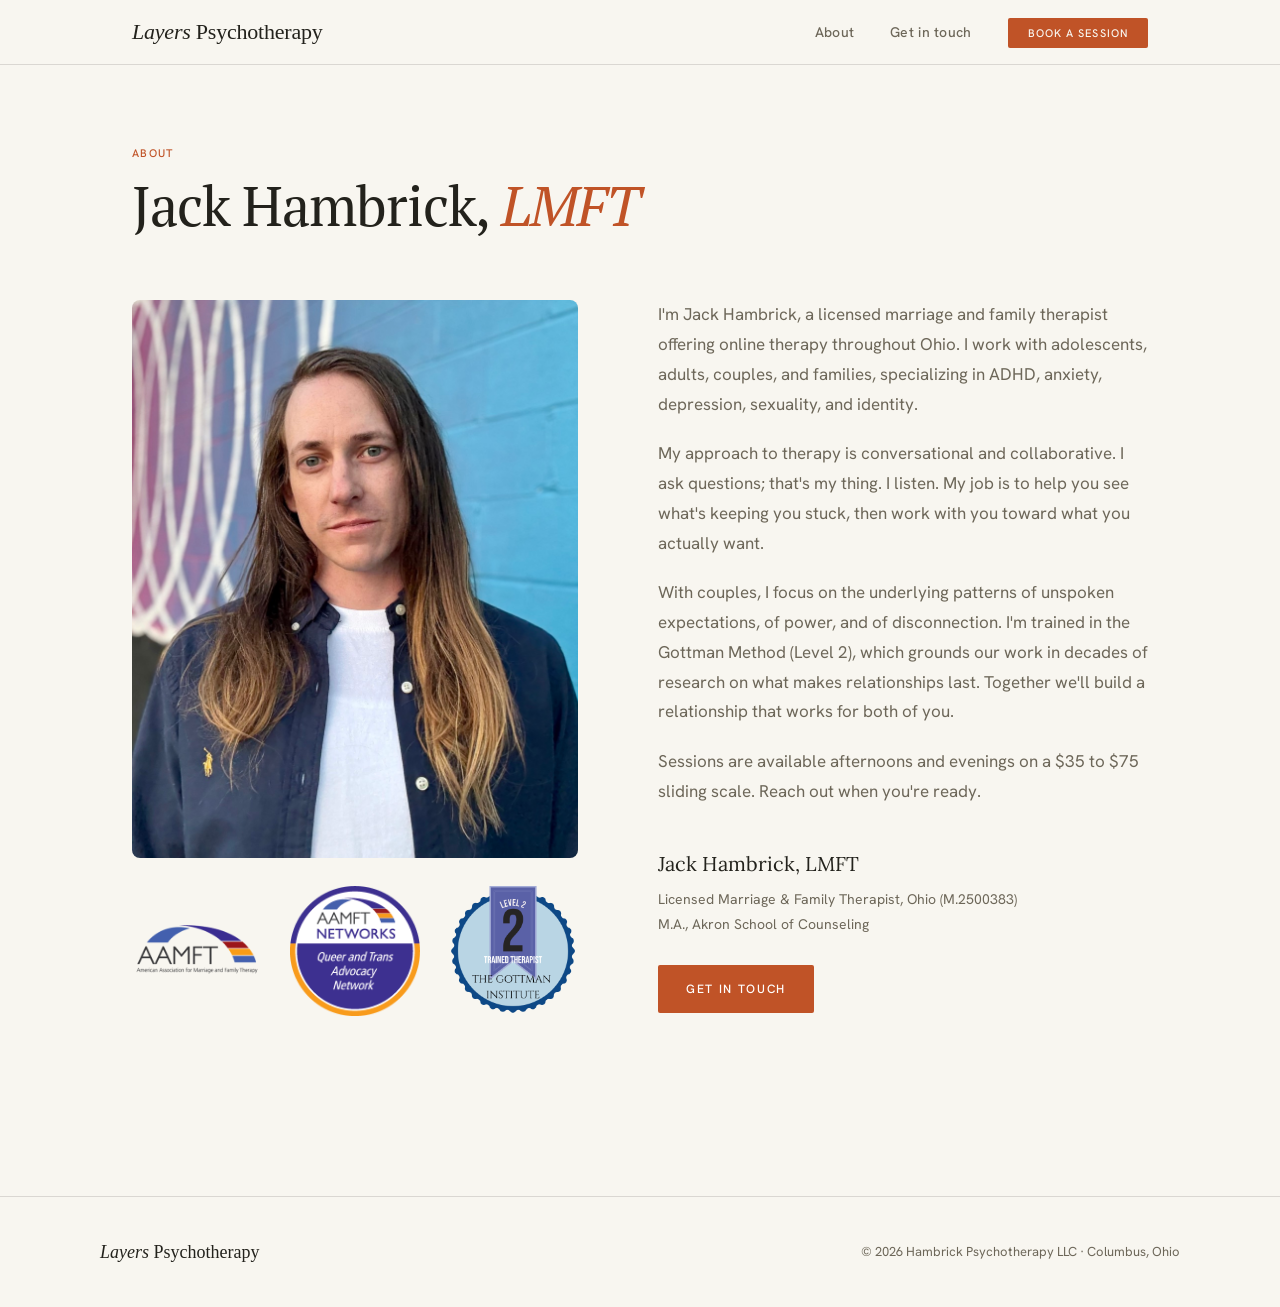
==== commit f30ca00c: "Logo: Layers back to black, bottom half turns orange on hover, CSS to v17 Co-Authored-By: Claude Fab" ====
--- a/about.html
+++ b/about.html
@@ -7,7 +7,7 @@
   <link rel="preconnect" href="https://fonts.googleapis.com" />
   <link rel="preconnect" href="https://fonts.gstatic.com" crossorigin />
   <link href="https://fonts.googleapis.com/css2?family=Fraunces:ital,opsz,wght@0,9..144,400;0,9..144,500;1,9..144,400&family=Lora:ital,wght@0,400;0,500;1,400&family=PT+Serif:ital,wght@0,400;1,400&family=Hanken+Grotesk:wght@300;400;500;600&display=swap" rel="stylesheet" />
-  <link rel="stylesheet" href="shared.css?v=16" />
+  <link rel="stylesheet" href="shared.css?v=17" />
 </head>
 <body class="editorial">
 
--- a/shared.css
+++ b/shared.css
@@ -75,7 +75,15 @@
   letter-spacing: -0.01em;
 }
 
-.nav-logo em { font-style: italic; color: var(--orange); }
+.nav-logo em { font-style: italic; color: var(--slate-900); }
+
+.nav-logo em:hover {
+  background: linear-gradient(to bottom, var(--slate-900) 50%, var(--orange) 50%);
+  -webkit-background-clip: text;
+  background-clip: text;
+  -webkit-text-fill-color: transparent;
+  color: transparent;
+}
 
 .nav-links {
   display: flex;
@@ -714,7 +722,15 @@
   color: var(--slate-700);
 }
 
-.footer-logo em { font-style: italic; color: var(--orange); }
+.footer-logo em { font-style: italic; color: var(--slate-700); }
+
+.footer-logo em:hover {
+  background: linear-gradient(to bottom, var(--slate-700) 50%, var(--orange) 50%);
+  -webkit-background-clip: text;
+  background-clip: text;
+  -webkit-text-fill-color: transparent;
+  color: transparent;
+}
 
 .footer-note { font-size: 13px; color: var(--slate-300); }
 
@@ -744,7 +760,15 @@
 }
 
 .editorial .nav-logo { color: var(--ink); }
-.editorial .nav-logo em { color: var(--terracotta); }
+.editorial .nav-logo em { color: var(--ink); }
+
+.editorial .nav-logo em:hover {
+  background: linear-gradient(to bottom, var(--ink) 50%, var(--terracotta) 50%);
+  -webkit-background-clip: text;
+  background-clip: text;
+  -webkit-text-fill-color: transparent;
+  color: transparent;
+}
 .editorial .nav-links a { color: var(--ink-soft); }
 .editorial .nav-links a:hover { color: var(--ink); }
 
@@ -1050,7 +1074,15 @@
 }
 
 .editorial .footer-logo { color: var(--ink); }
-.editorial .footer-logo em { color: var(--terracotta); }
+.editorial .footer-logo em { color: var(--ink); }
+
+.editorial .footer-logo em:hover {
+  background: linear-gradient(to bottom, var(--ink) 50%, var(--terracotta) 50%);
+  -webkit-background-clip: text;
+  background-clip: text;
+  -webkit-text-fill-color: transparent;
+  color: transparent;
+}
 .editorial .footer-note { color: var(--ink-soft); }
 
 @media (max-width: 900px) {
